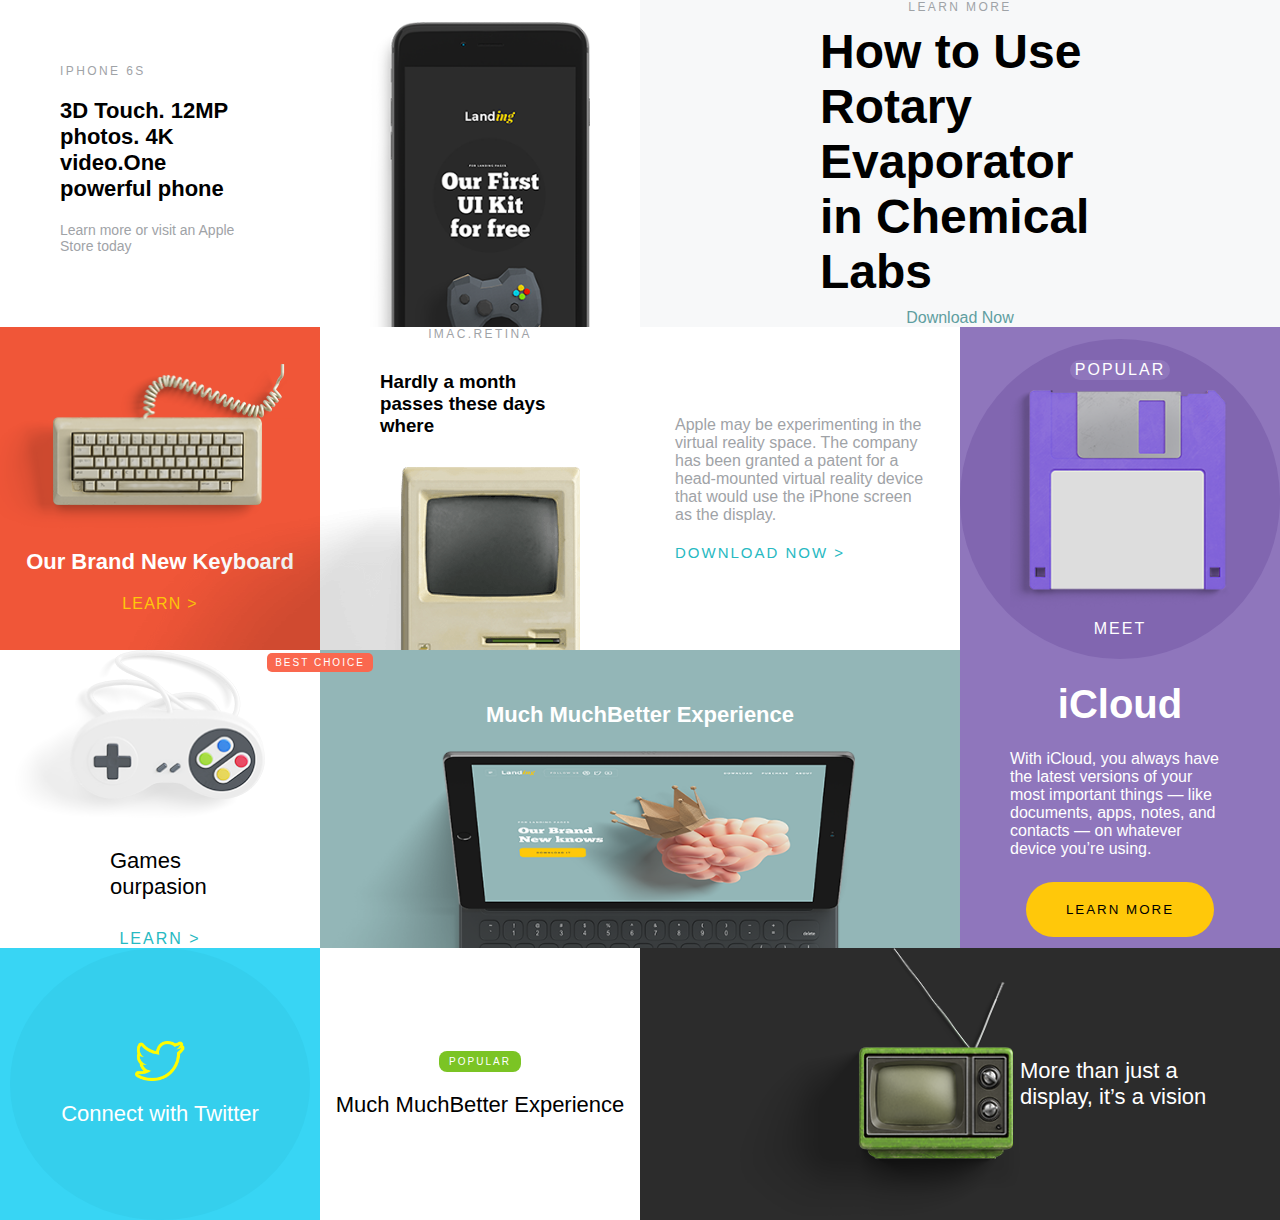
==== coding/index.html @ cc1c5df3 "gridPro" ====
<!DOCTYPE html>
<html lang="en">
<head>
    <meta charset="UTF-8">
    <meta http-equiv="X-UA-Compatible" content="IE=edge">
    <meta name="viewport" content="width=device-width, initial-scale=1.0">
    <title>Grid Masterclass</title>
    <link rel="stylesheet" href="./index.css">
    <link rel="icon" type="image/x-icon" href="../photos/625248.png">
    <link rel="preconnect" href="https://fonts.googleapis.com">
    <link rel="preconnect" href="https://fonts.googleapis.com">
    <link rel="preconnect" href="https://fonts.googleapis.com">
</head>
<body>
    <div class="IP6s">
        <div class="ehnih">
            <span class="caps">IPHONE 6S</span>
            <h3 style="font-size: 22px;">3D Touch. 12MP photos. 4K video.One powerful phone</h3>
            <span class="greytxt">Learn more or visit an Apple Store today</span>
        </div>
    </div>
    <!-- 1 -->
    <div class="landing">
        <img src="../photos/landing.png" alt="" id="land">
    </div>
    <!-- 2 -->
    <div class="learn">
        <span class="caps">LEARN MORE</span>
        <h1 style="font-size: 48px;">How to Use Rotary Evaporator in Chemical Labs</h1>
        <a style="text-decoration: none;" href="./index.html"><span id="down">Download Now</span></a>
    </div>
    <!-- 3 -->
    <div class="newbrand">
        <img src="../photos/5bc2f42e5b2ebf1f70525e52_Keyboard.png" alt="" id="keybrd">
        <strong class="">Our Brand New Keyboard</strong>
        <a href="./index.html" id="learn">
            LEARN
            <span> > </span>
        </a>
    </div>
    <!-- 4 -->
    <div class="imac">
        <div class="block">
            <span class="caps">IMAC.RETINA</span>
            <h3>Hardly a month passes these days where</h3>
            <img src="../photos/5bc4451fac429126a5d9f264_Macintosh-p-500.png" alt="" id="macin">
        </div>
    </div>
    <!-- 5 -->
    <div class="info">
        <div class="tiim">
            <span class="graytxt">
                Apple may be experimenting in the virtual reality space. The company has been granted a patent for a head-mounted virtual reality device that would use the iPhone screen as the display.
            </span>
            <a style="text-decoration: none; color: #27b9c2; font-size: 15px; letter-spacing: 2px;" href="#">
                DOWNLOAD NOW
                <span style="color: #27b9c2;">></span>
            </a>
        </div>
    </div>
    <!-- 6 -->
    <div class="icloud">
        <div class="floppyContainer">
            <span class="pop">POPULAR</span>
            <img src="../photos/5bc2f42de46b0e56a5607bd7_Floppy.png" alt="" id="floppy">
            <span class="meet">MEET</span>
        </div>
        <h2 style="font-size: 40px; color: white;">iCloud</h2>
        <span style="color:white; width: 220px;">With iCloud, you always have the latest versions of your most important things — like documents, apps, notes, and contacts — on whatever device you’re using.</span>
        <button type="submit" id="bttn">LEARN MORE</button>
    </div>
    <!-- 7 -->
    <div class="ourpasion">
        <img src="../photos/gamejolt.png" id="gamejolt" alt="">
        <span class="heading-6">Games ourpasion</span>
        <a style="color: #27b9c2; text-decoration: none; letter-spacing: 2px;" href="#">LEARN <span style="color: #27b9c2;">></span></a>
    </div>
    <!-- 8 -->
    <div class="explore">
        <span class="best">BEST CHOICE</span>
        <div class="much">
            <strong>Much MuchBetter Experience</strong>
            <img src="../photos/ipadpro.png" id="ipad" alt="">
        </div>
    </div>
    <!-- 9 -->
    <div class="twitter">
        <div class="circle">
            <img style="width: 50px;" src="../photos/5bc2f42dac429123bdd925dc_twitter.png" alt="">
            <span class="txt">Connect with Twitter</span>
        </div>
    </div>
    <!-- 10 -->
    <div class="expe">
        <span class="pop1">POPULAR</span>
        <span class="xtx">Much MuchBetter Experience</span>
    </div>
    <!-- 11 -->
    <div class="TV">
        <img src="../photos/5bc2f42eccad9470ed6d145d_TV.png" alt="" id="tv">
    </div>
    <!-- 12 -->
    <div class="title">
        <span id="last" class="txt">More than just a display,  it’s a vision</span>
    </div>
    <!-- 13 -->
</body>
</html>
---- coding/index.css ----
* {
    margin: 0;
    font-family: 'Trebuchet MS', 'Lucida Sans Unicode', 'Lucida Grande', 'Lucida Sans', Arial, sans-serif;
    padding: 0;
}
body {
    width: 100vw;
    height: 1200px;
    display: grid;
    grid-template-columns: 2fr 2fr 2fr 2fr;
    grid-template-rows: 2fr 2fr 2fr 1fr;
}
/* ehnii heseg ehelseen */
.IP6s {
    grid-column: 1 / 2;
    grid-row: 1 / 2;
    display: flex;
    justify-content: center;
    align-items: center;
    flex-direction: column;
}
.ehnih {
    width: 200px;
    height: 200px;
    display: flex;
    flex-direction: column;
    gap: 20px;
}
/*  ehnii heseg duussan */

/* 2dah hesegiin ehlel */
.landing {
    grid-column: 2 / 3;
    grid-row: 1 / 2;
    display: flex;
    flex-direction: column;
    justify-content: end;
    align-items: center;
}
#land {
    width: 220px;
}
/* 2dah heseg duussan */

/* 3dah heseg ehlev */
.learn {
    grid-column: 3 / 5;
    grid-row: 1 / 2;
    display: flex;
    justify-content: center;
    align-items: center;
    flex-direction: column;
    background-color: #f7f8f9;
    padding: 0 180px 0 180px;
    gap: 10px;
}
#down {
    color:cadetblue;
}
.caps {
    font-size: 12px;
    color: #9fa3a7;
    letter-spacing: 2.4px;
}
.greytxt {
    color: #9fa3a7;
    font-size: 14px;
}
/* 3rd place end */

/* 4duh n */
#keybrd {
    width: 320px;
}
#learn {
    color: #ffc80a;
    letter-spacing: 1.2px;
    text-decoration: none;
}
strong {
    color: #FFFFFF;
    font-size: 22px;
}
.newbrand {
    grid-column: 1 / 2;
    grid-row: 2 / 3;
    display: flex;
    flex-direction: column;
    justify-content: center;
    align-items: center;
    background-color: #f05638;
    gap: 20px;
}
/* end here */

/* 5dah ni */
.imac {
    grid-row: 2 / 3;
    grid-column: 2 / 3;
    display: flex;
    align-items: flex-end;
    justify-content: center;
}
.block {
    width: 200px;
    display: flex;
    flex-direction: column;
    gap: 30px;
    justify-content: center;
    align-items: center;
}
#macin {
    position: relative;
    right: 150px;
}
/* 5dh n duusav */

/* 6dh n ehlev */
.info {
    grid-row: 2 / 3;
    grid-column: 3 / 4;
    display: flex;
    flex-direction: column;
    justify-content: center;
    align-items: center;
}
.tiim {
    width: 250px;
    display: flex;
    flex-direction: column;
    gap: 20px;
}
.graytxt {
    font: 22px;
    color: #9fa3a7;
}
/* 6dh n duusav */

/* 7dh n ehlev */
.icloud {
    grid-row: 2 / 4;
    grid-column: 4 / 5;
    background-color: #8f76bc;
    display: flex;
    flex-direction: column;
    align-items: center;
    justify-content: space-around;
}
.floppyContainer {
    width: 320px;
    height: 320px;
    border-radius: 50%;
    background-color: #8166b0;
    display: flex;
    flex-direction: column;
    justify-content: center;
    align-items: center;
    gap: 10px;
}
#floppy {
    width: 220px;
    height: 220px;
}
.pop {
    color: white;
    letter-spacing: 2px;
    background-color: #8f76bc;
    border-radius: 20px;
    padding: 1px 5px 1px 5px;
}
.meet {
    color: white;
    letter-spacing: 2px;
}
#bttn { 
    cursor: pointer;
    background-color: #ffc80a;
    border: 0;
    border-radius: 40px;
    padding: 20px 40px 20px 40px;
    letter-spacing: 2px;
}
/* 7 duusav */

/* 8 ehlev */
.ourpasion {
    grid-row: 3 / 4;
    grid-column: 1 / 2;
    display: flex;
    flex-direction: column;
    justify-content: center;
    align-items: center;
    gap: 30px;
}
#gamejolt {
    width: 250px;
    height: auto;
    position: relative;
    right: 20px;
}
.heading-6 {
    font-size: 22px;
    width: 100px;
}
/* 8 duusav */

/* 9 ehlev */
.explore {
    background-color: #93b6b7;
    grid-row: 3 / 4;
    grid-column: 2 / 4;
    display: flex;
    flex-direction: column;
    justify-content: end;
    align-items: center;
}
.best {
    letter-spacing: 2px;
    font-size: 10px;
    color: white;
    background-color: #fa684f;
    padding: 4px 8px 4px 8px;
    border-radius: 5px;
    position: relative;
    bottom: 30px;
    right: 320px;
}
.much {
    display: flex;
    flex-direction: column;
    align-items: center;
    gap: 20px;
}
#ipad {
    width: 550px;
    position: relative;
    right: 60px;
}
/* 9 end */

/* 10 strt */
.twitter {
    grid-row: 4 / 5;
    grid-column: 1 / 2;
    background-color: #38d5f4;
    display: flex;
    justify-content: center;
} 
.circle {
    width: 300px;
    background-color: #35cfed;
    border-radius: 50%;
    display: flex;
    flex-direction: column;
    justify-content: center;
    align-items: center;
    gap: 20px;
}
.txt {
    color: white;
    font-size: 22px;
    display: flex;
    justify-content: center;
    align-items: center;
}
/* 10 end */

/* 11 strt */
.expe { 
    grid-row: 4 / 5;
    grid-column: 2 / 3;
    display: flex;
    flex-direction: column;
    gap: 20px;
    justify-content: center;
    align-items: center;
}
.pop1 {
    color: white;
    background-color: #7bc424;
    padding: 5px 10px 5px 10px;
    letter-spacing: 2px;
    font-size: 10px;
    border-radius: 8px;
}
.xtx {
    font-size: 22px;
}
/* 11 end */

/* 12strt */
.TV {
    grid-row: 4 / 5;
    grid-column: 3 / 4;
    background-color: #2c2c2c;
}
#tv {
    width: 280px;
    position: relative;
    left: 100px;
}
/* 12 end */

/* 13 */
.title {
    grid-row: 4 / 5;
    grid-auto-flow: 4 / 5;
    background-color: #2c2c2c;
    display: flex;
    justify-content: center;
    align-items: center;
}
#last {
    width: 200px;
    height: 50px;
}
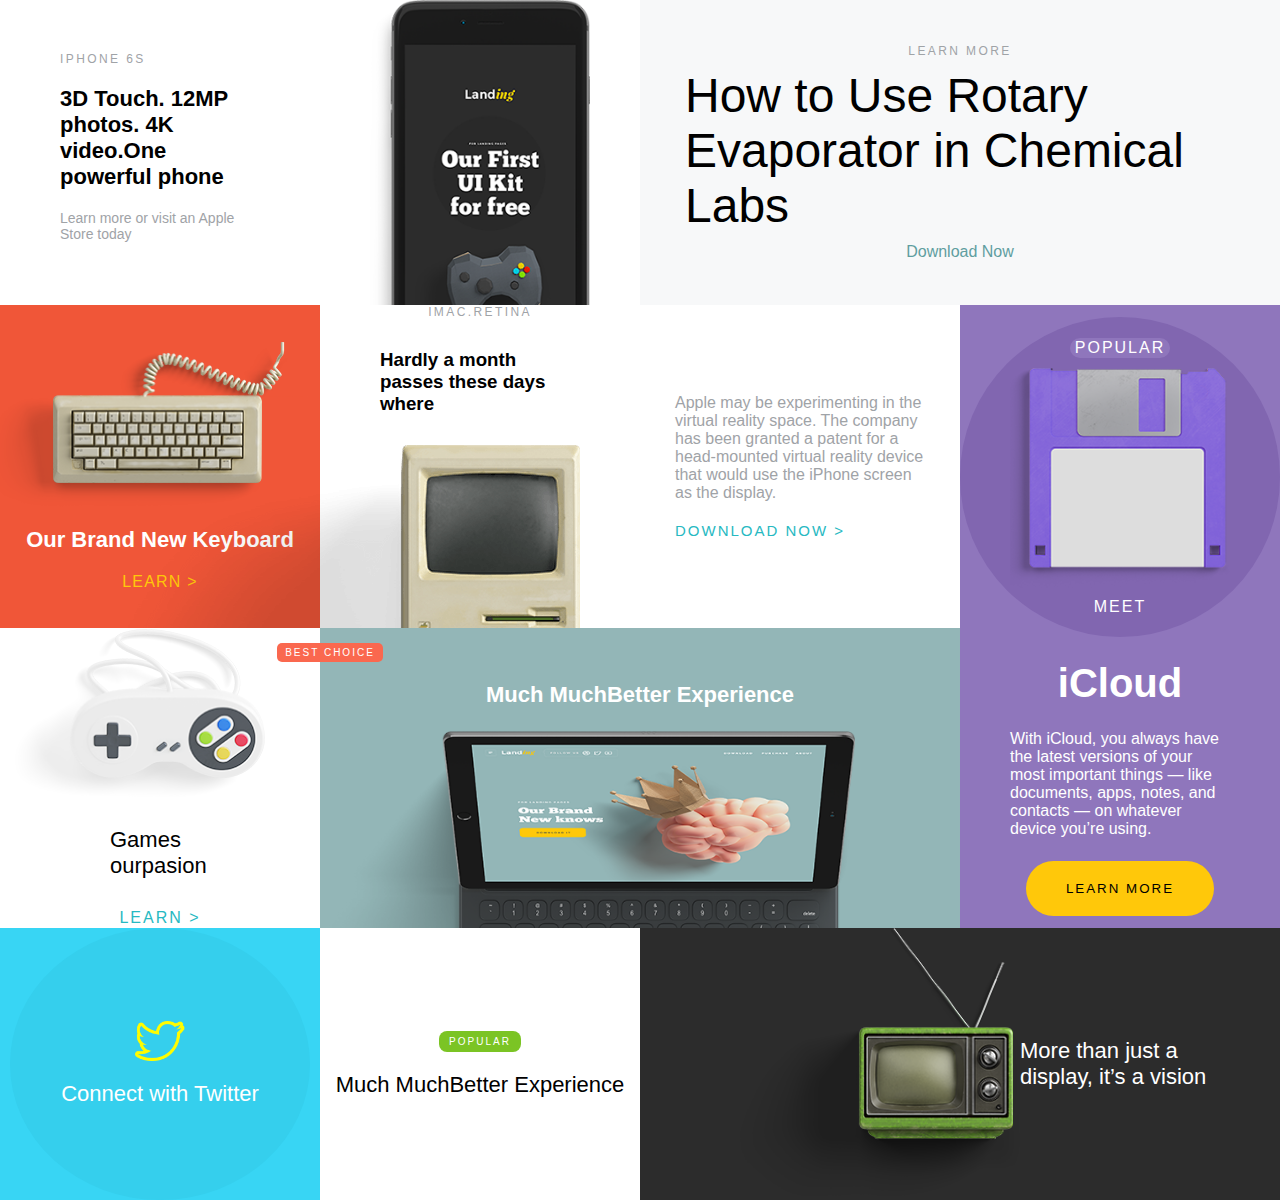
==== commit 9b699818: "gridMaster" ====
--- a/coding/index.html
+++ b/coding/index.html
@@ -26,7 +26,7 @@
     <!-- 2 -->
     <div class="learn">
         <span class="caps">LEARN MORE</span>
-        <h1 style="font-size: 48px;">How to Use Rotary Evaporator in Chemical Labs</h1>
+        <h1 class="garchig">How to Use Rotary Evaporator in Chemical Labs</h1>
         <a style="text-decoration: none;" href="./index.html"><span id="down">Download Now</span></a>
     </div>
     <!-- 3 -->
--- a/coding/index.css
+++ b/coding/index.css
@@ -51,8 +51,12 @@
     align-items: center;
     flex-direction: column;
     background-color: #f7f8f9;
-    padding: 0 180px 0 180px;
     gap: 10px;
+}
+.garchig {
+    width: 550px;
+    font-size: 48px;
+    font-weight: 100;
 }
 #down {
     color:cadetblue;
@@ -222,8 +226,8 @@
     padding: 4px 8px 4px 8px;
     border-radius: 5px;
     position: relative;
-    bottom: 30px;
-    right: 320px;
+    bottom: 20px;
+    right: 310px;
 }
 .much {
     display: flex;
@@ -313,4 +317,94 @@
 #last {
     width: 200px;
     height: 50px;
+}
+@media screen and (max-width: 480px) {
+    body {
+        display: grid;
+        grid-template-columns: 100vw;
+        grid-template-rows: auto;
+    }
+    .learn {
+        grid-row: 1 / 2;
+        grid-column: 1 / 2;
+        padding-top: 40px;
+        padding-bottom: 20px;
+    }
+    .garchig {
+        width: 300px;
+        font-size: 35px;
+    }
+    .IP6s {
+        grid-row: 2 / 3;
+        grid-column: 1 / 2;
+        padding: 20px;
+    }
+    .landing {
+        grid-row: 3 / 4;
+        grid-column: 1 / 2;
+    }
+    .newbrand {
+        grid-row: 4 / 5;
+        grid-column: 1 / 2;
+        padding: 20px;
+    }
+    .ourpasion {
+        grid-row: 5 / 6;
+        grid-column: 1 / 2;
+        padding: 20px;
+        background-color: gainsboro;
+    }
+    .imac {
+        grid-row: 6 / 7;
+        grid-column: 1 / 2;
+        padding-top: 80px;
+    }
+    .info {
+        grid-row: 7 / 8;
+        grid-column: 1 / 2;
+        padding: 20px;
+    }
+    .twitter {
+        grid-row: 8 / 9;
+        grid-column: 1 / 2;
+        padding: 20px;
+    }
+    .explore {
+        grid-row: 10 / 11;
+        grid-column: 1 / 2;
+        padding-top: 60px;
+    }
+    .icloud {
+        grid-row: 11 / 12;
+        grid-column: 1 / 2;
+        padding: 20px;
+        gap: 20px;
+    }
+    .expe {
+        grid-row: 12 / 13;
+        padding: 20px;
+        grid-column: 1 / 2;
+    }
+    .TV {
+        grid-row: 13 / 14;
+        grid-column: 1 / 2;
+        padding: 20px;
+    }
+    #tv {
+        position: relative;
+        left: 10px;
+    }
+    .title {
+        grid-row: 14 / 15;
+        grid-column: 1 / 2;
+        padding-bottom: 50px;  
+    }
+    #ipad {
+        width: 380px;
+    }
+    .best {
+        position: absolute;
+        top: 2125px;
+        padding: 5px 10px 15px 10px;
+    }
 }